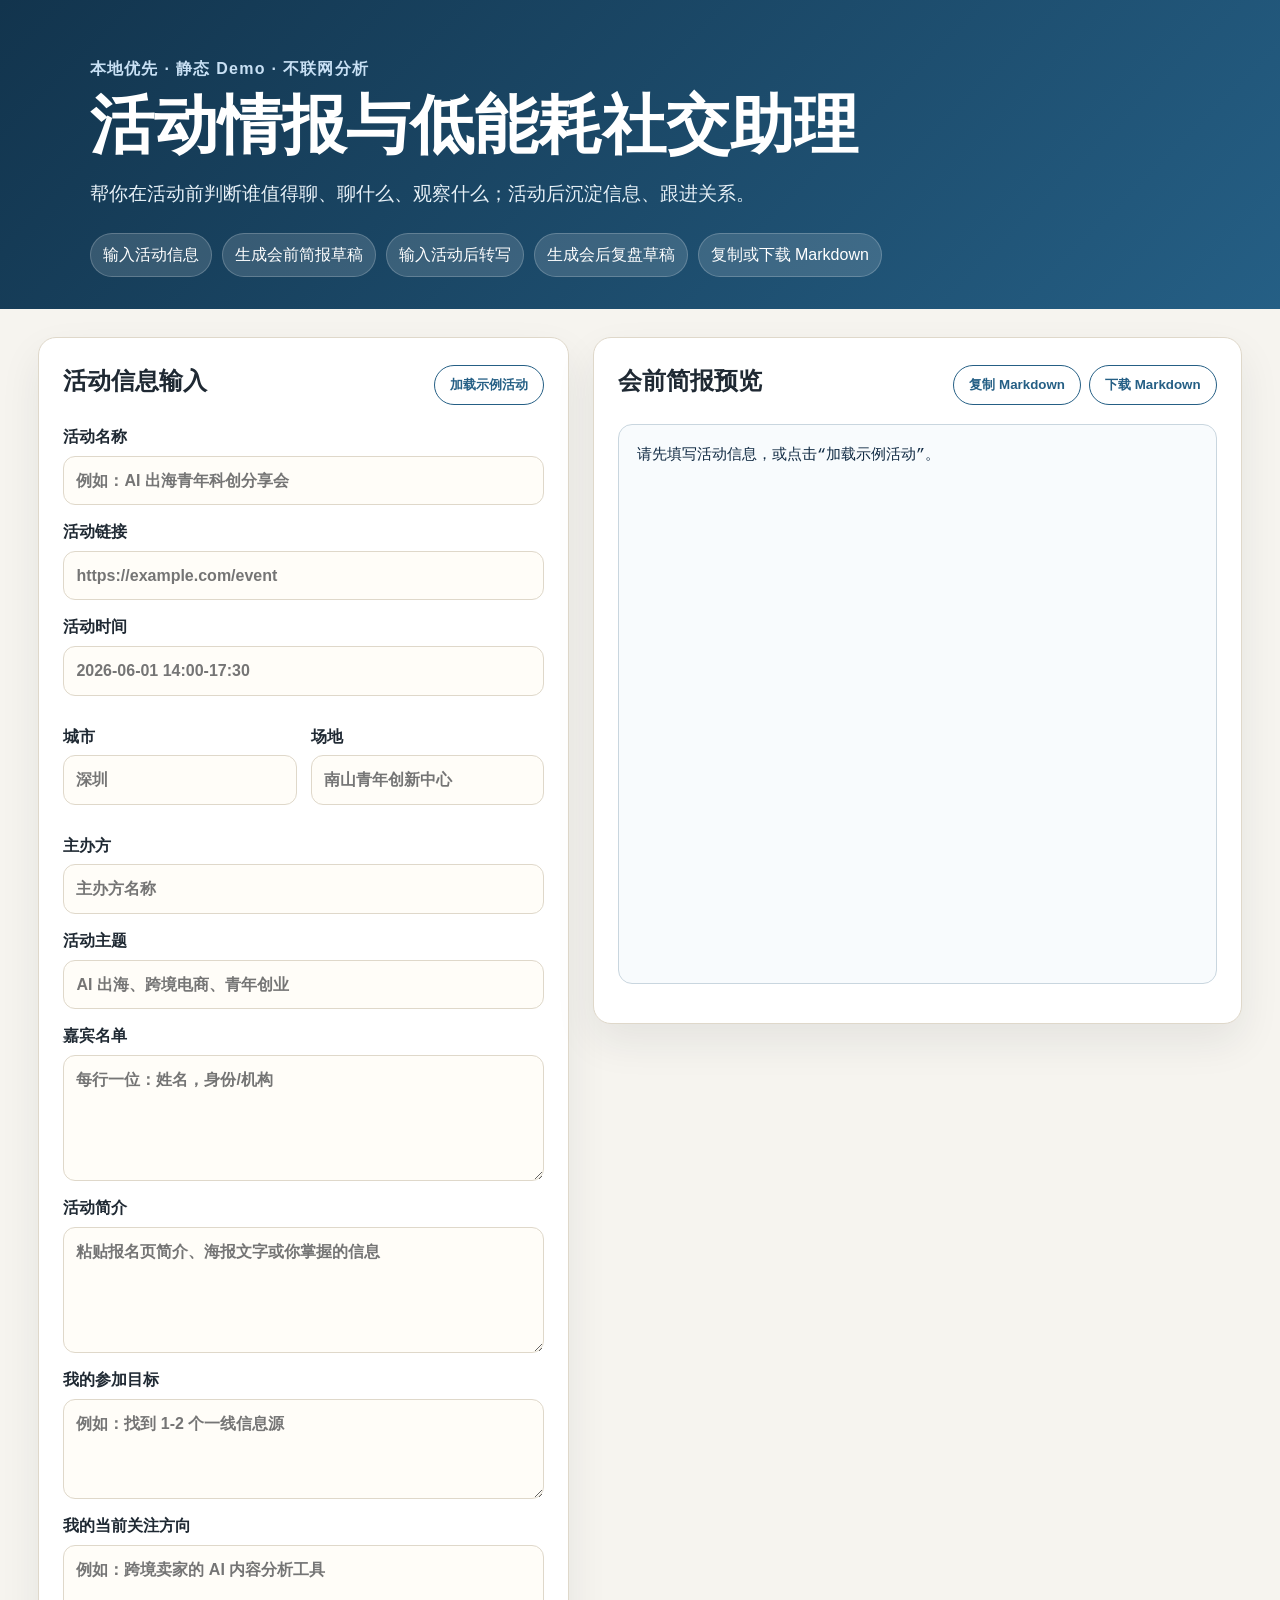
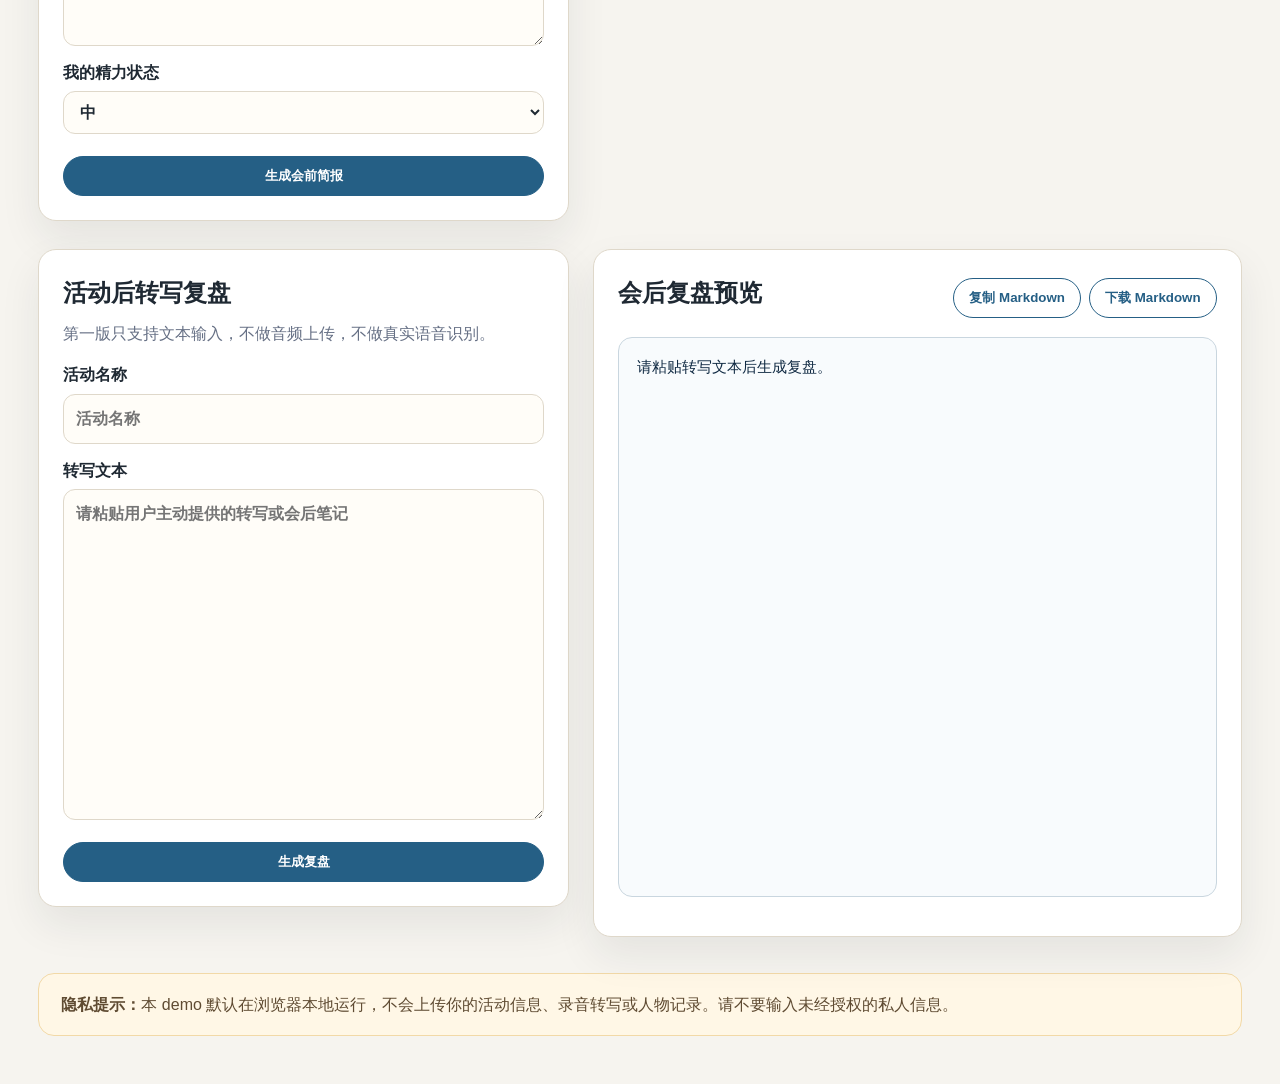
==== web/index.html @ 87f91811 "Add event networking assistant v0 demo" ====
<!doctype html>
<html lang="zh-CN">
  <head>
    <meta charset="utf-8">
    <meta name="viewport" content="width=device-width, initial-scale=1">
    <title>活动情报与低能耗社交助理</title>
    <link rel="stylesheet" href="styles.css">
  </head>
  <body>
    <header class="hero">
      <div>
        <p class="eyebrow">本地优先 · 静态 Demo · 不联网分析</p>
        <h1>活动情报与低能耗社交助理</h1>
        <p class="subtitle">帮你在活动前判断谁值得聊、聊什么、观察什么；活动后沉淀信息、跟进关系。</p>
        <ul class="feature-list">
          <li>输入活动信息</li>
          <li>生成会前简报草稿</li>
          <li>输入活动后转写</li>
          <li>生成会后复盘草稿</li>
          <li>复制或下载 Markdown</li>
        </ul>
      </div>
    </header>

    <main>
      <section class="workspace">
        <form class="card input-card" id="eventForm">
          <div class="section-title">
            <h2>活动信息输入</h2>
            <button type="button" id="loadSample">加载示例活动</button>
          </div>

          <label>活动名称<input id="eventName" type="text" placeholder="例如：AI 出海青年科创分享会"></label>
          <label>活动链接<input id="eventUrl" type="url" placeholder="https://example.com/event"></label>
          <label>活动时间<input id="eventTime" type="text" placeholder="2026-06-01 14:00-17:30"></label>
          <div class="two-columns">
            <label>城市<input id="eventCity" type="text" placeholder="深圳"></label>
            <label>场地<input id="eventVenue" type="text" placeholder="南山青年创新中心"></label>
          </div>
          <label>主办方<input id="eventOrganizer" type="text" placeholder="主办方名称"></label>
          <label>活动主题<input id="eventTopic" type="text" placeholder="AI 出海、跨境电商、青年创业"></label>
          <label>嘉宾名单<textarea id="eventSpeakers" rows="4" placeholder="每行一位：姓名，身份/机构"></textarea></label>
          <label>活动简介<textarea id="eventDescription" rows="4" placeholder="粘贴报名页简介、海报文字或你掌握的信息"></textarea></label>
          <label>我的参加目标<textarea id="userGoal" rows="3" placeholder="例如：找到 1-2 个一线信息源"></textarea></label>
          <label>我的当前关注方向<textarea id="userFocus" rows="3" placeholder="例如：跨境卖家的 AI 内容分析工具"></textarea></label>
          <label>我的精力状态<select id="energyLevel"><option>低</option><option selected>中</option><option>高</option></select></label>
          <button type="button" class="primary" id="generateBrief">生成会前简报</button>
        </form>

        <section class="card output-card">
          <div class="section-title">
            <h2>会前简报预览</h2>
            <div class="button-row">
              <button type="button" data-copy="brief">复制 Markdown</button>
              <button type="button" data-download="brief">下载 Markdown</button>
            </div>
          </div>
          <pre id="briefOutput" class="markdown-output">请先填写活动信息，或点击“加载示例活动”。</pre>
        </section>
      </section>

      <section class="workspace review-section">
        <section class="card input-card">
          <h2>活动后转写复盘</h2>
          <p class="hint">第一版只支持文本输入，不做音频上传，不做真实语音识别。</p>
          <label>活动名称<input id="reviewEventName" type="text" placeholder="活动名称"></label>
          <label>转写文本<textarea id="transcriptText" rows="12" placeholder="请粘贴用户主动提供的转写或会后笔记"></textarea></label>
          <button type="button" class="primary" id="generateReview">生成复盘</button>
        </section>

        <section class="card output-card">
          <div class="section-title">
            <h2>会后复盘预览</h2>
            <div class="button-row">
              <button type="button" data-copy="review">复制 Markdown</button>
              <button type="button" data-download="review">下载 Markdown</button>
            </div>
          </div>
          <pre id="reviewOutput" class="markdown-output">请粘贴转写文本后生成复盘。</pre>
        </section>
      </section>
    </main>

    <footer>
      <strong>隐私提示：</strong>本 demo 默认在浏览器本地运行，不会上传你的活动信息、录音转写或人物记录。请不要输入未经授权的私人信息。
    </footer>

    <script src="sample-data.js"></script>
    <script src="app.js"></script>
  </body>
</html>
---- web/styles.css ----
:root {
  --bg: #f6f4ef;
  --card: #ffffff;
  --text: #1f2933;
  --muted: #667085;
  --border: #dfd8ca;
  --primary: #255f85;
  --primary-dark: #17435f;
  --accent: #f0e7d8;
  --code: #102a43;
}

* { box-sizing: border-box; }

body {
  margin: 0;
  font-family: -apple-system, BlinkMacSystemFont, "Segoe UI", sans-serif;
  color: var(--text);
  background: var(--bg);
  line-height: 1.6;
}

.hero {
  padding: 56px 7vw 32px;
  background: linear-gradient(135deg, #12344d, #255f85);
  color: #fff;
}

.hero h1 {
  margin: 8px 0 12px;
  font-size: clamp(2rem, 5vw, 4rem);
  line-height: 1.1;
}

.eyebrow {
  margin: 0;
  color: #c8e0f4;
  font-weight: 700;
  letter-spacing: .08em;
}

.subtitle {
  max-width: 880px;
  font-size: 1.18rem;
  color: #e6f0f7;
}

.feature-list {
  display: flex;
  flex-wrap: wrap;
  gap: 10px;
  padding: 0;
  margin: 24px 0 0;
  list-style: none;
}

.feature-list li {
  padding: 8px 12px;
  background: rgba(255,255,255,.14);
  border: 1px solid rgba(255,255,255,.2);
  border-radius: 999px;
}

main {
  width: min(1440px, 94vw);
  margin: 28px auto;
}

.workspace {
  display: grid;
  grid-template-columns: minmax(320px, 0.9fr) minmax(420px, 1.1fr);
  gap: 24px;
  align-items: start;
  margin-bottom: 28px;
}

.card {
  background: var(--card);
  border: 1px solid var(--border);
  border-radius: 18px;
  padding: 24px;
  box-shadow: 0 18px 40px rgba(31, 41, 51, .08);
}

.section-title {
  display: flex;
  justify-content: space-between;
  gap: 16px;
  align-items: center;
  margin-bottom: 16px;
}

h2 { margin: 0 0 8px; }

label {
  display: grid;
  gap: 6px;
  margin: 14px 0;
  font-weight: 700;
}

input, textarea, select {
  width: 100%;
  border: 1px solid var(--border);
  border-radius: 12px;
  padding: 11px 12px;
  font: inherit;
  color: var(--text);
  background: #fffdf8;
}

textarea { resize: vertical; }

.two-columns {
  display: grid;
  grid-template-columns: 1fr 1fr;
  gap: 14px;
}

button {
  border: 1px solid var(--primary);
  border-radius: 999px;
  padding: 10px 15px;
  color: var(--primary);
  background: #fff;
  font-weight: 700;
  cursor: pointer;
}

button:hover { background: var(--accent); }

button.primary {
  width: 100%;
  margin-top: 8px;
  color: #fff;
  background: var(--primary);
}

button.primary:hover { background: var(--primary-dark); }

.button-row {
  display: flex;
  flex-wrap: wrap;
  gap: 8px;
  justify-content: flex-end;
}

.markdown-output {
  min-height: 560px;
  max-height: 900px;
  overflow: auto;
  white-space: pre-wrap;
  padding: 18px;
  border: 1px solid #c9d6df;
  border-radius: 14px;
  background: #f8fbfd;
  color: var(--code);
  font-family: ui-monospace, SFMono-Regular, Menlo, Consolas, monospace;
  font-size: .94rem;
}

.hint {
  color: var(--muted);
  margin-top: 0;
}

footer {
  width: min(1440px, 94vw);
  margin: 36px auto 48px;
  padding: 18px 22px;
  color: #5f4b32;
  background: #fff7e6;
  border: 1px solid #f2d9a7;
  border-radius: 16px;
}

@media (max-width: 900px) {
  .workspace { grid-template-columns: 1fr; }
  .two-columns { grid-template-columns: 1fr; }
  .section-title { align-items: flex-start; flex-direction: column; }
  .button-row { justify-content: flex-start; }
  .markdown-output { min-height: 360px; }
}
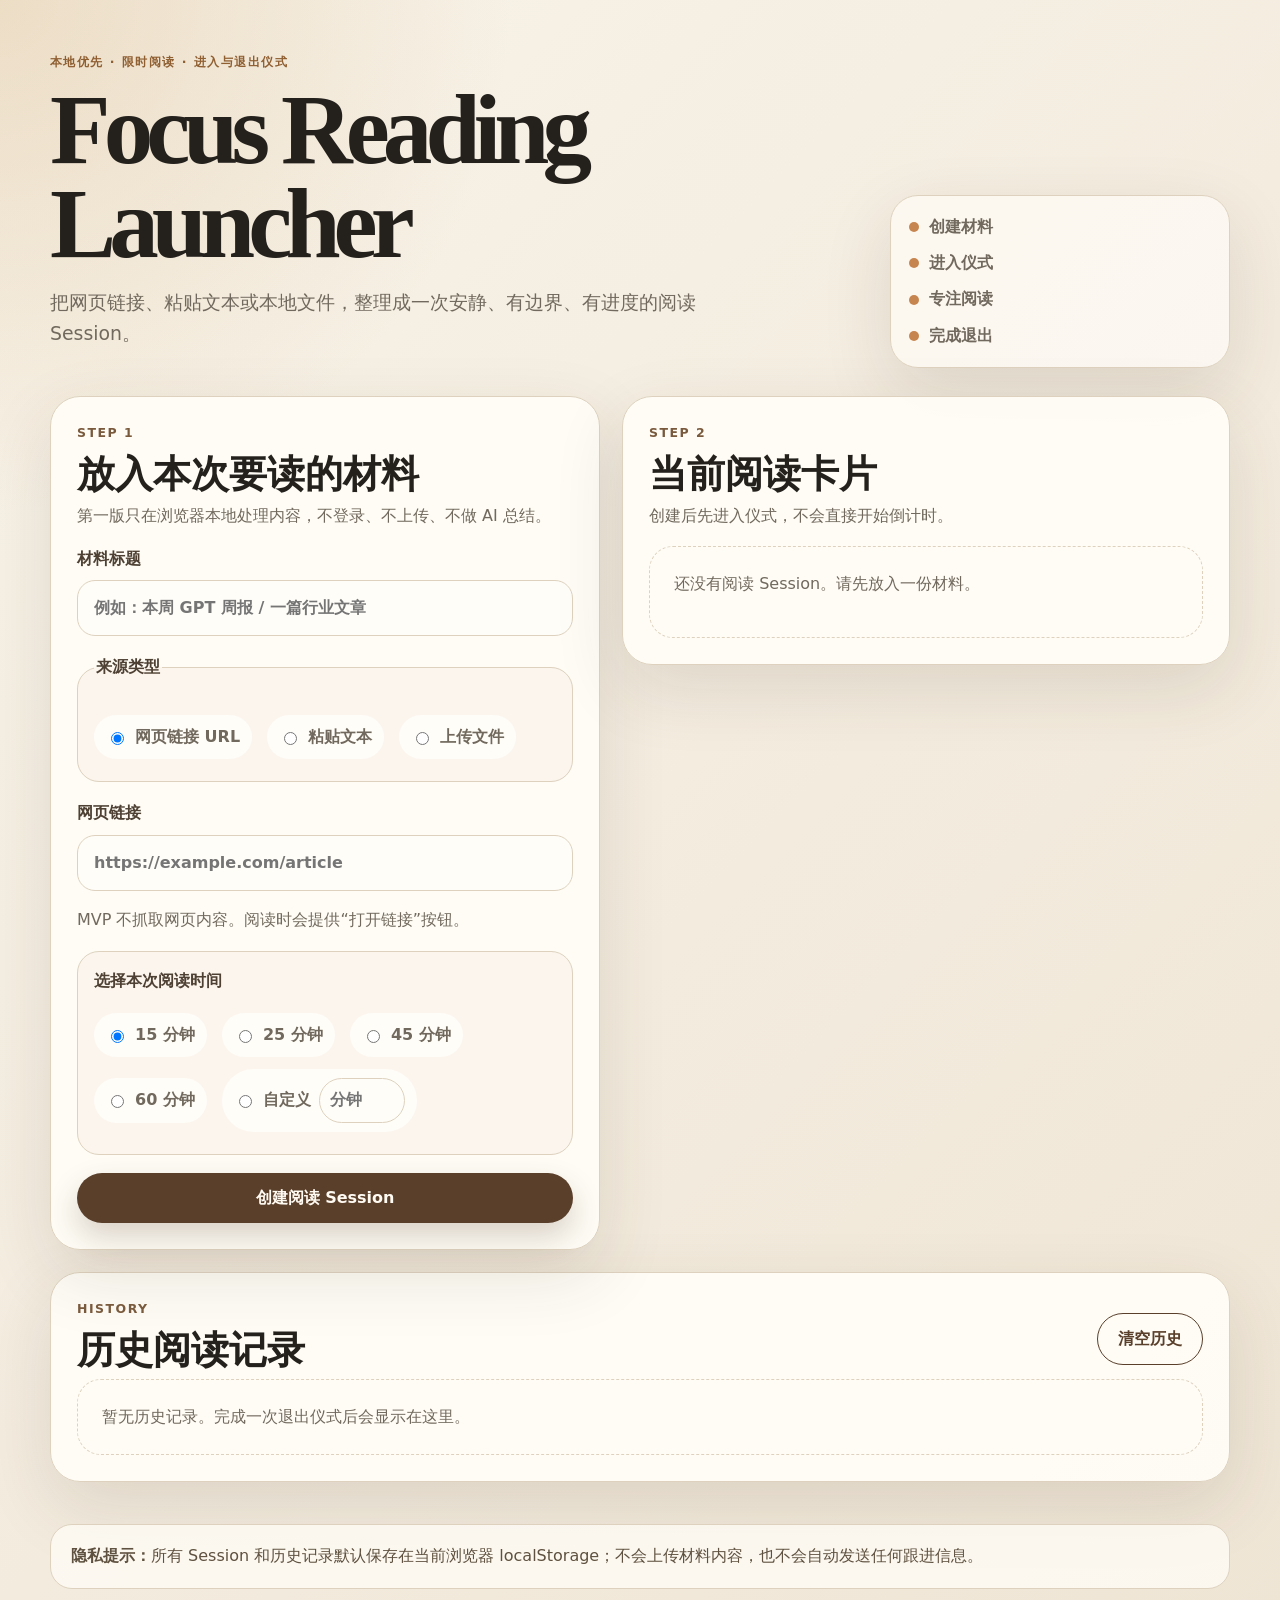
==== commit 31fb3b4a: "Build focus reading launcher MVP" ====
--- a/web/index.html
+++ b/web/index.html
@@ -3,89 +3,197 @@
   <head>
     <meta charset="utf-8">
     <meta name="viewport" content="width=device-width, initial-scale=1">
-    <title>活动情报与低能耗社交助理</title>
+    <title>Focus Reading Launcher</title>
     <link rel="stylesheet" href="styles.css">
   </head>
   <body>
-    <header class="hero">
-      <div>
-        <p class="eyebrow">本地优先 · 静态 Demo · 不联网分析</p>
-        <h1>活动情报与低能耗社交助理</h1>
-        <p class="subtitle">帮你在活动前判断谁值得聊、聊什么、观察什么；活动后沉淀信息、跟进关系。</p>
-        <ul class="feature-list">
-          <li>输入活动信息</li>
-          <li>生成会前简报草稿</li>
-          <li>输入活动后转写</li>
-          <li>生成会后复盘草稿</li>
-          <li>复制或下载 Markdown</li>
-        </ul>
-      </div>
-    </header>
+    <div class="app-shell">
+      <header class="hero">
+        <p class="eyebrow">本地优先 · 限时阅读 · 进入与退出仪式</p>
+        <div class="hero-grid">
+          <div>
+            <h1>Focus Reading Launcher</h1>
+            <p class="subtitle">把网页链接、粘贴文本或本地文件，整理成一次安静、有边界、有进度的阅读 Session。</p>
+          </div>
+          <div class="stage-map" aria-label="阅读阶段">
+            <span>创建材料</span>
+            <span>进入仪式</span>
+            <span>专注阅读</span>
+            <span>完成退出</span>
+          </div>
+        </div>
+      </header>
 
-    <main>
-      <section class="workspace">
-        <form class="card input-card" id="eventForm">
-          <div class="section-title">
-            <h2>活动信息输入</h2>
-            <button type="button" id="loadSample">加载示例活动</button>
+      <main>
+        <section id="homeView" class="view is-active" aria-label="首页">
+          <div class="layout-grid">
+            <section class="panel input-panel">
+              <div class="section-heading">
+                <p class="eyebrow dark">Step 1</p>
+                <h2>放入本次要读的材料</h2>
+                <p>第一版只在浏览器本地处理内容，不登录、不上传、不做 AI 总结。</p>
+              </div>
+
+              <form id="sessionForm" class="session-form">
+                <label>
+                  材料标题
+                  <input id="titleInput" type="text" placeholder="例如：本周 GPT 周报 / 一篇行业文章">
+                </label>
+
+                <fieldset class="source-tabs" aria-label="材料来源类型">
+                  <legend>来源类型</legend>
+                  <label><input type="radio" name="sourceType" value="link" checked> 网页链接 URL</label>
+                  <label><input type="radio" name="sourceType" value="text"> 粘贴文本</label>
+                  <label><input type="radio" name="sourceType" value="file"> 上传文件</label>
+                </fieldset>
+
+                <div class="source-box" data-source-panel="link">
+                  <label>
+                    网页链接
+                    <input id="urlInput" type="url" placeholder="https://example.com/article">
+                  </label>
+                  <p class="hint">MVP 不抓取网页内容。阅读时会提供“打开链接”按钮。</p>
+                </div>
+
+                <div class="source-box is-hidden" data-source-panel="text">
+                  <label>
+                    粘贴内容
+                    <textarea id="textInput" rows="10" placeholder="粘贴 GPT 周报、文章摘录、会议资料或你想集中阅读的文本"></textarea>
+                  </label>
+                </div>
+
+                <div class="source-box is-hidden" data-source-panel="file">
+                  <label>
+                    本地文件
+                    <input id="fileInput" type="file" accept=".txt,.md,.pdf,text/plain,text/markdown,application/pdf">
+                  </label>
+                  <p class="hint" id="fileHint">支持 txt / md 直接预览；pdf 第一版仅保存文件名并显示后续解析提示。</p>
+                </div>
+
+                <div class="time-picker">
+                  <p>选择本次阅读时间</p>
+                  <div class="time-options" id="timeOptions">
+                    <label><input type="radio" name="duration" value="15" checked>15 分钟</label>
+                    <label><input type="radio" name="duration" value="25">25 分钟</label>
+                    <label><input type="radio" name="duration" value="45">45 分钟</label>
+                    <label><input type="radio" name="duration" value="60">60 分钟</label>
+                    <label class="custom-time"><input type="radio" name="duration" value="custom">自定义 <input id="customMinutes" type="number" min="1" max="240" placeholder="分钟"></label>
+                  </div>
+                </div>
+
+                <button class="primary-action" type="submit">创建阅读 Session</button>
+              </form>
+            </section>
+
+            <aside class="panel session-panel">
+              <div class="section-heading">
+                <p class="eyebrow dark">Step 2</p>
+                <h2>当前阅读卡片</h2>
+                <p>创建后先进入仪式，不会直接开始倒计时。</p>
+              </div>
+              <div id="currentSessionCard" class="empty-card">
+                <p>还没有阅读 Session。请先放入一份材料。</p>
+              </div>
+            </aside>
           </div>
 
-          <label>活动名称<input id="eventName" type="text" placeholder="例如：AI 出海青年科创分享会"></label>
-          <label>活动链接<input id="eventUrl" type="url" placeholder="https://example.com/event"></label>
-          <label>活动时间<input id="eventTime" type="text" placeholder="2026-06-01 14:00-17:30"></label>
-          <div class="two-columns">
-            <label>城市<input id="eventCity" type="text" placeholder="深圳"></label>
-            <label>场地<input id="eventVenue" type="text" placeholder="南山青年创新中心"></label>
-          </div>
-          <label>主办方<input id="eventOrganizer" type="text" placeholder="主办方名称"></label>
-          <label>活动主题<input id="eventTopic" type="text" placeholder="AI 出海、跨境电商、青年创业"></label>
-          <label>嘉宾名单<textarea id="eventSpeakers" rows="4" placeholder="每行一位：姓名，身份/机构"></textarea></label>
-          <label>活动简介<textarea id="eventDescription" rows="4" placeholder="粘贴报名页简介、海报文字或你掌握的信息"></textarea></label>
-          <label>我的参加目标<textarea id="userGoal" rows="3" placeholder="例如：找到 1-2 个一线信息源"></textarea></label>
-          <label>我的当前关注方向<textarea id="userFocus" rows="3" placeholder="例如：跨境卖家的 AI 内容分析工具"></textarea></label>
-          <label>我的精力状态<select id="energyLevel"><option>低</option><option selected>中</option><option>高</option></select></label>
-          <button type="button" class="primary" id="generateBrief">生成会前简报</button>
-        </form>
-
-        <section class="card output-card">
-          <div class="section-title">
-            <h2>会前简报预览</h2>
-            <div class="button-row">
-              <button type="button" data-copy="brief">复制 Markdown</button>
-              <button type="button" data-download="brief">下载 Markdown</button>
+          <section class="panel history-panel">
+            <div class="section-heading row-heading">
+              <div>
+                <p class="eyebrow dark">History</p>
+                <h2>历史阅读记录</h2>
+              </div>
+              <button id="clearHistoryButton" class="ghost-action" type="button">清空历史</button>
             </div>
-          </div>
-          <pre id="briefOutput" class="markdown-output">请先填写活动信息，或点击“加载示例活动”。</pre>
-        </section>
-      </section>
-
-      <section class="workspace review-section">
-        <section class="card input-card">
-          <h2>活动后转写复盘</h2>
-          <p class="hint">第一版只支持文本输入，不做音频上传，不做真实语音识别。</p>
-          <label>活动名称<input id="reviewEventName" type="text" placeholder="活动名称"></label>
-          <label>转写文本<textarea id="transcriptText" rows="12" placeholder="请粘贴用户主动提供的转写或会后笔记"></textarea></label>
-          <button type="button" class="primary" id="generateReview">生成复盘</button>
+            <div id="historyList" class="history-list"></div>
+          </section>
         </section>
 
-        <section class="card output-card">
-          <div class="section-title">
-            <h2>会后复盘预览</h2>
-            <div class="button-row">
-              <button type="button" data-copy="review">复制 Markdown</button>
-              <button type="button" data-download="review">下载 Markdown</button>
-            </div>
+        <section id="ritualView" class="view ritual-view" aria-label="进入仪式">
+          <div class="ritual-card">
+            <p class="eyebrow dark">进入仪式</p>
+            <h2 id="ritualTitle">准备开始阅读</h2>
+            <div class="breath-circle" aria-hidden="true">读</div>
+            <ul class="ritual-steps">
+              <li>把这次阅读只当作一个小 Session，不处理其他任务。</li>
+              <li>确认手机、聊天窗口和无关标签页不会打断你。</li>
+              <li>在心里选一个问题：我读完后最想带走什么？</li>
+            </ul>
+            <button id="enterReadingButton" class="primary-action" type="button">我已进入阅读状态</button>
+            <button id="cancelRitualButton" class="text-action" type="button">返回首页</button>
           </div>
-          <pre id="reviewOutput" class="markdown-output">请粘贴转写文本后生成复盘。</pre>
         </section>
-      </section>
-    </main>
 
-    <footer>
-      <strong>隐私提示：</strong>本 demo 默认在浏览器本地运行，不会上传你的活动信息、录音转写或人物记录。请不要输入未经授权的私人信息。
-    </footer>
+        <section id="readingView" class="view" aria-label="阅读页面">
+          <div class="reading-layout">
+            <aside class="reading-status panel">
+              <p class="eyebrow dark">专注阅读中</p>
+              <h2 id="readingTitle">阅读标题</h2>
+              <div class="timer" id="timerDisplay">25:00</div>
+              <div class="progress-block">
+                <div class="progress-label"><span>时间进度</span><strong id="timeProgressText">0%</strong></div>
+                <div class="progress-track"><div id="timeProgressBar" class="progress-fill time-fill"></div></div>
+              </div>
+              <div class="progress-block">
+                <div class="progress-label"><span>阅读进度</span><strong id="readingProgressText">0%</strong></div>
+                <input id="readingProgressRange" type="range" min="0" max="100" step="5" value="0">
+                <div class="quick-progress">
+                  <button type="button" data-progress="25">25%</button>
+                  <button type="button" data-progress="50">50%</button>
+                  <button type="button" data-progress="75">75%</button>
+                  <button type="button" data-progress="100">100%</button>
+                </div>
+              </div>
+              <label>
+                标记一个关键点
+                <textarea id="keyPointInput" rows="4" placeholder="写下一个你不想忘记的点"></textarea>
+              </label>
+              <div class="reading-actions">
+                <button id="saveKeyPointButton" class="ghost-action" type="button">保存关键点</button>
+                <button id="finishReadingButton" class="primary-action" type="button">我读完了</button>
+              </div>
+            </aside>
 
-    <script src="sample-data.js"></script>
+            <article class="content-panel panel">
+              <div class="content-toolbar">
+                <div>
+                  <p class="eyebrow dark" id="sourceTypeLabel">text</p>
+                  <h2>阅读内容</h2>
+                </div>
+                <a id="openLinkButton" class="link-button is-hidden" href="#" target="_blank" rel="noopener noreferrer">打开链接</a>
+              </div>
+              <div id="contentArea" class="content-area"></div>
+              <div class="key-points">
+                <h3>本次关键点</h3>
+                <ul id="keyPointList"></ul>
+              </div>
+            </article>
+          </div>
+        </section>
+
+        <section id="exitView" class="view ritual-view" aria-label="退出仪式">
+          <div class="ritual-card exit-card">
+            <p class="eyebrow dark">退出仪式</p>
+            <h2>把阅读收束成一个明确收获</h2>
+            <p id="exitMeta" class="exit-meta"></p>
+            <label>
+              读到最重要的点
+              <textarea id="takeawayInput" rows="5" placeholder="一句话写清：这次阅读最值得带走的判断、事实或问题"></textarea>
+            </label>
+            <label>
+              下一步可选动作（可留空）
+              <input id="nextActionInput" type="text" placeholder="例如：明天复读第 3 部分 / 发给同事讨论 / 放弃继续研究">
+            </label>
+            <button id="completeExitButton" class="primary-action" type="button">完成退出并保存记录</button>
+          </div>
+        </section>
+      </main>
+
+      <footer>
+        <strong>隐私提示：</strong>所有 Session 和历史记录默认保存在当前浏览器 localStorage；不会上传材料内容，也不会自动发送任何跟进信息。
+      </footer>
+    </div>
+
     <script src="app.js"></script>
   </body>
 </html>
--- a/web/styles.css
+++ b/web/styles.css
@@ -1,183 +1,495 @@
 :root {
-  --bg: #f6f4ef;
-  --card: #ffffff;
-  --text: #1f2933;
-  --muted: #667085;
-  --border: #dfd8ca;
-  --primary: #255f85;
-  --primary-dark: #17435f;
-  --accent: #f0e7d8;
-  --code: #102a43;
+  --bg: #f4efe6;
+  --bg-soft: #fbf8f1;
+  --card: rgba(255, 253, 247, 0.94);
+  --text: #24211d;
+  --muted: #71695d;
+  --border: #ded2bf;
+  --primary: #5a3f2b;
+  --primary-dark: #3a2a1e;
+  --accent: #c6854f;
+  --accent-soft: #f0dfc9;
+  --green: #5b8061;
+  --shadow: 0 24px 70px rgba(68, 51, 31, 0.12);
 }
 
 * { box-sizing: border-box; }
+
+html { scroll-behavior: smooth; }
 
 body {
   margin: 0;
-  font-family: -apple-system, BlinkMacSystemFont, "Segoe UI", sans-serif;
+  min-height: 100vh;
   color: var(--text);
-  background: var(--bg);
-  line-height: 1.6;
+  background:
+    radial-gradient(circle at top left, rgba(214, 179, 129, 0.34), transparent 32rem),
+    linear-gradient(135deg, #f8f3e9 0%, #efe5d5 100%);
+  font-family: Inter, ui-sans-serif, system-ui, -apple-system, BlinkMacSystemFont, "Segoe UI", sans-serif;
+  line-height: 1.65;
+}
+
+button,
+input,
+textarea { font: inherit; }
+
+button { cursor: pointer; }
+
+.app-shell {
+  width: min(1180px, 94vw);
+  margin: 0 auto;
 }
 
 .hero {
-  padding: 56px 7vw 32px;
-  background: linear-gradient(135deg, #12344d, #255f85);
-  color: #fff;
-}
-
-.hero h1 {
-  margin: 8px 0 12px;
-  font-size: clamp(2rem, 5vw, 4rem);
-  line-height: 1.1;
+  padding: 52px 0 28px;
+}
+
+.hero-grid {
+  display: grid;
+  grid-template-columns: minmax(0, 1fr) 340px;
+  gap: 32px;
+  align-items: end;
 }
 
 .eyebrow {
-  margin: 0;
-  color: #c8e0f4;
+  margin: 0 0 10px;
+  color: #8f5f32;
+  font-size: 0.78rem;
+  font-weight: 800;
+  letter-spacing: 0.12em;
+  text-transform: uppercase;
+}
+
+.eyebrow.dark { color: #7a5a3d; }
+
+h1,
+h2,
+h3,
+p { margin-top: 0; }
+
+h1 {
+  max-width: 780px;
+  margin-bottom: 16px;
+  font-family: Georgia, "Times New Roman", serif;
+  font-size: clamp(2.65rem, 8vw, 6.2rem);
+  line-height: 0.95;
+  letter-spacing: -0.07em;
+}
+
+h2 {
+  margin-bottom: 8px;
+  font-family: Georgia, "Times New Roman", serif;
+  font-size: clamp(1.6rem, 3vw, 2.4rem);
+  line-height: 1.08;
+}
+
+h3 { margin-bottom: 10px; }
+
+.subtitle {
+  max-width: 680px;
+  color: var(--muted);
+  font-size: 1.18rem;
+}
+
+.stage-map {
+  display: grid;
+  gap: 10px;
+  padding: 18px;
+  border: 1px solid var(--border);
+  border-radius: 28px;
+  background: rgba(255, 253, 247, 0.72);
+  box-shadow: var(--shadow);
+}
+
+.stage-map span {
+  display: flex;
+  align-items: center;
+  gap: 10px;
+  color: var(--muted);
   font-weight: 700;
-  letter-spacing: .08em;
-}
-
-.subtitle {
-  max-width: 880px;
-  font-size: 1.18rem;
-  color: #e6f0f7;
-}
-
-.feature-list {
-  display: flex;
-  flex-wrap: wrap;
-  gap: 10px;
-  padding: 0;
-  margin: 24px 0 0;
-  list-style: none;
-}
-
-.feature-list li {
-  padding: 8px 12px;
-  background: rgba(255,255,255,.14);
-  border: 1px solid rgba(255,255,255,.2);
-  border-radius: 999px;
-}
-
-main {
-  width: min(1440px, 94vw);
-  margin: 28px auto;
-}
-
-.workspace {
-  display: grid;
-  grid-template-columns: minmax(320px, 0.9fr) minmax(420px, 1.1fr);
-  gap: 24px;
+}
+
+.stage-map span::before {
+  width: 10px;
+  height: 10px;
+  border-radius: 999px;
+  background: var(--accent);
+  content: "";
+}
+
+.view { display: none; }
+.view.is-active { display: block; }
+
+.layout-grid,
+.reading-layout {
+  display: grid;
+  grid-template-columns: minmax(320px, 0.95fr) minmax(360px, 1.05fr);
+  gap: 22px;
   align-items: start;
-  margin-bottom: 28px;
-}
-
-.card {
+}
+
+.panel,
+.ritual-card {
+  border: 1px solid var(--border);
+  border-radius: 30px;
   background: var(--card);
-  border: 1px solid var(--border);
-  border-radius: 18px;
-  padding: 24px;
-  box-shadow: 0 18px 40px rgba(31, 41, 51, .08);
-}
-
-.section-title {
+  box-shadow: var(--shadow);
+}
+
+.panel { padding: 26px; }
+
+.section-heading p,
+.hint { color: var(--muted); }
+
+.row-heading {
   display: flex;
   justify-content: space-between;
-  gap: 16px;
+  gap: 20px;
   align-items: center;
-  margin-bottom: 16px;
-}
-
-h2 { margin: 0 0 8px; }
-
-label {
-  display: grid;
-  gap: 6px;
-  margin: 14px 0;
-  font-weight: 700;
-}
-
-input, textarea, select {
+}
+
+.session-form label,
+.reading-status label,
+.exit-card label {
+  display: grid;
+  gap: 8px;
+  margin: 16px 0;
+  color: #4e4033;
+  font-weight: 800;
+}
+
+input[type="text"],
+input[type="url"],
+input[type="number"],
+textarea {
   width: 100%;
   border: 1px solid var(--border);
-  border-radius: 12px;
-  padding: 11px 12px;
-  font: inherit;
+  border-radius: 18px;
+  padding: 14px 16px;
   color: var(--text);
   background: #fffdf8;
+  outline: none;
+  transition: border-color 0.2s ease, box-shadow 0.2s ease;
 }
 
 textarea { resize: vertical; }
 
-.two-columns {
-  display: grid;
-  grid-template-columns: 1fr 1fr;
+input:focus,
+textarea:focus {
+  border-color: var(--accent);
+  box-shadow: 0 0 0 4px rgba(198, 133, 79, 0.15);
+}
+
+.source-tabs,
+.time-picker {
+  margin: 18px 0;
+  border: 1px solid var(--border);
+  border-radius: 22px;
+  padding: 16px;
+  background: rgba(250, 244, 235, 0.76);
+}
+
+.source-tabs legend,
+.time-picker p {
+  margin: 0 0 12px;
+  color: #4e4033;
+  font-weight: 900;
+}
+
+.source-tabs label,
+.time-options label {
+  display: inline-flex;
+  align-items: center;
+  gap: 8px;
+  margin: 6px 10px 6px 0;
+  padding: 9px 12px;
+  border-radius: 999px;
+  background: #fffdf8;
+  color: var(--muted);
+}
+
+.custom-time input[type="number"] {
+  width: 86px;
+  padding: 8px 10px;
+  border-radius: 999px;
+}
+
+.is-hidden { display: none !important; }
+
+.primary-action,
+.ghost-action,
+.text-action,
+.link-button {
+  display: inline-flex;
+  justify-content: center;
+  align-items: center;
+  min-height: 48px;
+  border-radius: 999px;
+  padding: 12px 20px;
+  text-decoration: none;
+  font-weight: 900;
+}
+
+.primary-action {
+  width: 100%;
+  border: 0;
+  color: #fffaf2;
+  background: var(--primary);
+  box-shadow: 0 14px 30px rgba(90, 63, 43, 0.22);
+}
+
+.primary-action:hover { background: var(--primary-dark); }
+
+.ghost-action,
+.link-button {
+  border: 1px solid var(--primary);
+  color: var(--primary);
+  background: transparent;
+}
+
+.ghost-action:hover,
+.link-button:hover { background: var(--accent-soft); }
+
+.text-action {
+  width: 100%;
+  margin-top: 10px;
+  border: 0;
+  color: var(--muted);
+  background: transparent;
+}
+
+.empty-card,
+.empty-history {
+  padding: 24px;
+  border: 1px dashed var(--border);
+  border-radius: 24px;
+  color: var(--muted);
+  background: rgba(255, 253, 247, 0.7);
+}
+
+.reading-card {
+  padding: 22px;
+  border-radius: 26px;
+  background: linear-gradient(160deg, #fffdf8, #f2e4d2);
+}
+
+.card-topline,
+.progress-label,
+.content-toolbar {
+  display: flex;
+  justify-content: space-between;
+  gap: 18px;
+  align-items: center;
+}
+
+.card-topline span,
+.card-topline strong {
+  padding: 6px 10px;
+  border-radius: 999px;
+  background: rgba(90, 63, 43, 0.08);
+  color: var(--primary);
+  font-size: 0.84rem;
+}
+
+.meta-grid,
+.history-item dl {
+  display: grid;
+  grid-template-columns: repeat(2, minmax(0, 1fr));
   gap: 14px;
-}
-
-button {
-  border: 1px solid var(--primary);
-  border-radius: 999px;
-  padding: 10px 15px;
+  margin: 18px 0;
+}
+
+dt {
+  color: var(--muted);
+  font-size: 0.8rem;
+  font-weight: 800;
+}
+
+dd {
+  margin: 0;
+  font-weight: 900;
+}
+
+.progress-track {
+  width: 100%;
+  height: 12px;
+  overflow: hidden;
+  border-radius: 999px;
+  background: #e4d8c8;
+}
+
+.progress-fill {
+  width: 0;
+  height: 100%;
+  border-radius: inherit;
+  background: var(--green);
+  transition: width 0.35s ease;
+}
+
+.time-fill { background: var(--accent); }
+
+.history-panel { margin: 22px 0 42px; }
+
+.history-list {
+  display: grid;
+  gap: 14px;
+}
+
+.history-item {
+  display: grid;
+  grid-template-columns: minmax(0, 1fr) 280px;
+  gap: 20px;
+  padding: 18px;
+  border: 1px solid var(--border);
+  border-radius: 24px;
+  background: rgba(255, 253, 247, 0.72);
+}
+
+.history-item time,
+.history-item small { color: var(--muted); }
+
+.history-item p { margin-bottom: 6px; }
+
+.ritual-view {
+  min-height: 66vh;
+  place-items: center;
+}
+
+.ritual-view.is-active { display: grid; }
+
+.ritual-card {
+  width: min(720px, 100%);
+  padding: clamp(28px, 6vw, 56px);
+  text-align: center;
+}
+
+.breath-circle {
+  display: grid;
+  place-items: center;
+  width: 136px;
+  height: 136px;
+  margin: 30px auto;
+  border-radius: 999px;
   color: var(--primary);
-  background: #fff;
-  font-weight: 700;
-  cursor: pointer;
-}
-
-button:hover { background: var(--accent); }
-
-button.primary {
+  background: radial-gradient(circle, #fff8ec 0%, #ead1af 100%);
+  font-family: Georgia, "Times New Roman", serif;
+  font-size: 3rem;
+  box-shadow: inset 0 0 0 1px rgba(90, 63, 43, 0.12), 0 20px 42px rgba(90, 63, 43, 0.16);
+  animation: breathe 4s ease-in-out infinite;
+}
+
+@keyframes breathe {
+  0%, 100% { transform: scale(0.96); }
+  50% { transform: scale(1.05); }
+}
+
+.ritual-steps {
+  display: grid;
+  gap: 10px;
+  margin: 0 0 28px;
+  padding: 0;
+  list-style: none;
+  text-align: left;
+}
+
+.ritual-steps li {
+  padding: 14px 16px;
+  border-radius: 18px;
+  background: rgba(240, 223, 201, 0.6);
+}
+
+.reading-status {
+  position: sticky;
+  top: 18px;
+}
+
+.timer {
+  margin: 22px 0;
+  font-family: Georgia, "Times New Roman", serif;
+  font-size: clamp(3rem, 10vw, 5.8rem);
+  font-variant-numeric: tabular-nums;
+  line-height: 0.95;
+}
+
+.progress-block { margin: 22px 0; }
+
+input[type="range"] {
   width: 100%;
-  margin-top: 8px;
-  color: #fff;
-  background: var(--primary);
-}
-
-button.primary:hover { background: var(--primary-dark); }
-
-.button-row {
-  display: flex;
-  flex-wrap: wrap;
+  accent-color: var(--primary);
+}
+
+.quick-progress,
+.reading-actions {
+  display: grid;
+  grid-template-columns: repeat(4, 1fr);
   gap: 8px;
-  justify-content: flex-end;
-}
-
-.markdown-output {
-  min-height: 560px;
-  max-height: 900px;
+  margin-top: 10px;
+}
+
+.quick-progress button {
+  border: 1px solid var(--border);
+  border-radius: 999px;
+  padding: 8px;
+  color: var(--primary);
+  background: #fffdf8;
+  font-weight: 800;
+}
+
+.reading-actions {
+  grid-template-columns: 0.82fr 1fr;
+}
+
+.content-panel { min-height: 72vh; }
+
+.content-area {
+  min-height: 420px;
+  max-height: 62vh;
   overflow: auto;
+  margin-top: 18px;
+  padding: 22px;
+  border: 1px solid var(--border);
+  border-radius: 24px;
+  background: #fffdf8;
+}
+
+.content-area pre {
+  margin: 0;
   white-space: pre-wrap;
+  word-break: break-word;
+  font-family: ui-serif, Georgia, "Times New Roman", serif;
+  font-size: 1.05rem;
+}
+
+.key-points {
+  margin-top: 18px;
   padding: 18px;
-  border: 1px solid #c9d6df;
-  border-radius: 14px;
-  background: #f8fbfd;
-  color: var(--code);
-  font-family: ui-monospace, SFMono-Regular, Menlo, Consolas, monospace;
-  font-size: .94rem;
-}
-
-.hint {
-  color: var(--muted);
-  margin-top: 0;
-}
+  border-radius: 22px;
+  background: rgba(240, 223, 201, 0.45);
+}
+
+.key-points ul { margin-bottom: 0; }
+
+.exit-meta { color: var(--muted); }
 
 footer {
-  width: min(1440px, 94vw);
-  margin: 36px auto 48px;
-  padding: 18px 22px;
-  color: #5f4b32;
-  background: #fff7e6;
-  border: 1px solid #f2d9a7;
-  border-radius: 16px;
-}
-
-@media (max-width: 900px) {
-  .workspace { grid-template-columns: 1fr; }
-  .two-columns { grid-template-columns: 1fr; }
-  .section-title { align-items: flex-start; flex-direction: column; }
-  .button-row { justify-content: flex-start; }
-  .markdown-output { min-height: 360px; }
-}
+  margin: 24px 0 42px;
+  padding: 18px 20px;
+  border: 1px solid var(--border);
+  border-radius: 22px;
+  color: #5f513f;
+  background: rgba(255, 253, 247, 0.78);
+}
+
+@media (max-width: 860px) {
+  .hero-grid,
+  .layout-grid,
+  .reading-layout,
+  .history-item {
+    grid-template-columns: 1fr;
+  }
+
+  .reading-status { position: static; }
+  .content-toolbar,
+  .row-heading { align-items: flex-start; flex-direction: column; }
+  .quick-progress { grid-template-columns: repeat(2, 1fr); }
+  .reading-actions { grid-template-columns: 1fr; }
+}
